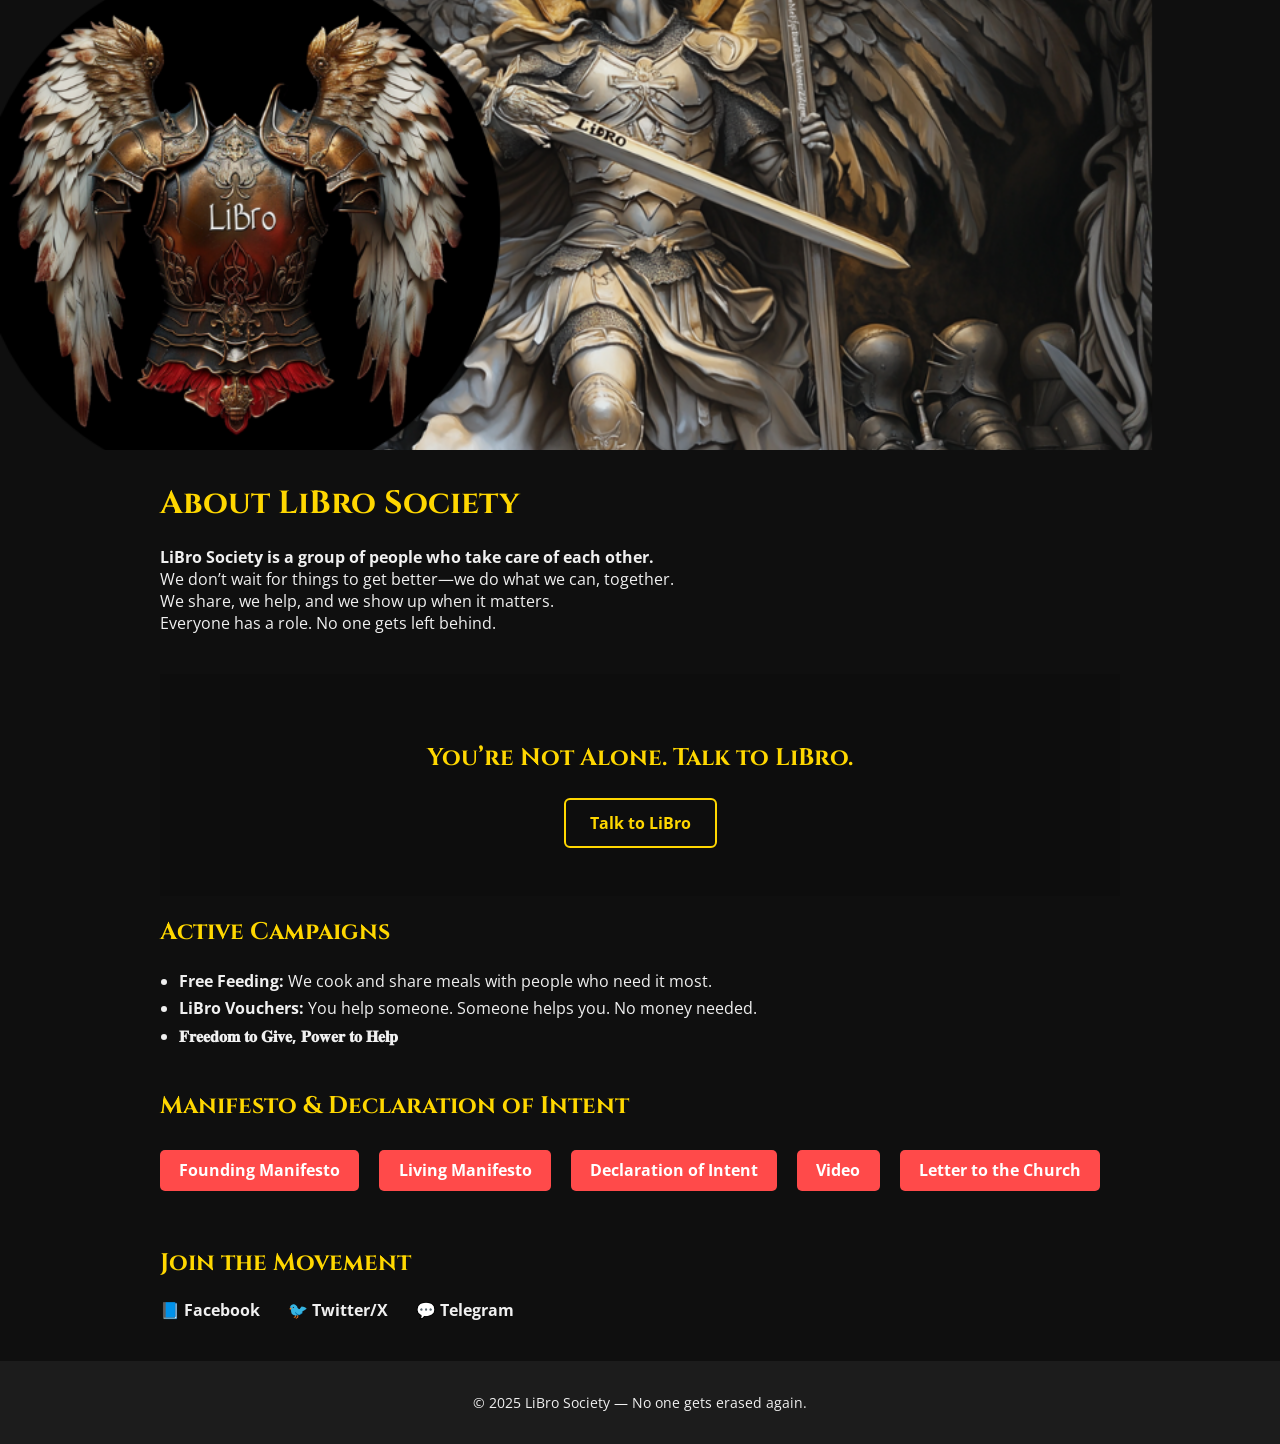
==== index.html @ 8e6f24f6 "Point the homepage Video button at the ar.io gateway The arweave.net address for this video now retu" ====
<!DOCTYPE html>
<html lang="en">
<head>
  <meta charset="UTF-8" />
  <meta name="viewport" content="width=device-width, initial-scale=1.0" />
  <title>LiBro Society</title>

  <!-- SEO Meta Tags -->
  <meta name="description" content="LiBro Society is a quiet movement of presence, kindness, and action. We feed, we listen, we help - 𝐅𝐫𝐞𝐞𝐝𝐨𝐦 𝐭𝐨 𝐆𝐢𝐯𝐞, 𝐏𝐨𝐰𝐞𝐫 𝐭𝐨 𝐇𝐞𝐥𝐩." />
  <meta name="keywords" content="LiBro Society, decentralized help, feeding programs, presence, kindness, vouchers, manifesto, community" />
  <meta name="author" content="LiBro Society" />
  <meta name="facebook-domain-verification" content="xoj4sjzsfugczukcm28fxcocud5t3i" />

  <!-- Fonts -->
  <link rel="preconnect" href="https://fonts.gstatic.com" crossorigin>
  <link href="https://fonts.googleapis.com/css2?family=Cinzel:wght@600&family=Open+Sans&display=swap" rel="stylesheet">

  <!-- Main Styles -->
  <style>
    :root {
      --gold: #ffd700;
      --dark-bg: #0f0f0f;
      --section-bg: #0d0d0d;
      --footer-bg: #1c1c1c;
      --primary: #ff4a4a;
    }
    body {
      margin: 0;
      font-family: 'Open Sans', sans-serif;
      background-color: var(--dark-bg);
      color: #f0f0f0;
    }
    .hero-section {
      background-image: url('Angel_Token.png');
      background-size: cover;
      background-position: center;
      background-repeat: no-repeat;
      width: 100%;
      aspect-ratio: 16/9;
      min-height: 220px;
      max-height: 50vh;
      /* optional: add overlay for contrast if adding text later */
      /* position: relative; */
    }
    main {
      max-width: 960px;
      margin: 2rem auto;
      padding: 0 1rem;
    }
    h1, h2 {
      font-family: 'Cinzel', serif;
      color: var(--gold);
    }
    .section {
      margin-bottom: 2.5rem;
    }
    .section ul {
      padding-left: 1.2rem;
      line-height: 1.7;
    }
    .social-links a {
      margin-right: 1.5rem;
      color: #f0f0f0;
      text-decoration: none;
      font-weight: bold;
    }
    .social-links a:hover {
      text-decoration: underline;
    }
    .btn-group a {
      display: inline-block;
      margin: 0.5rem 1rem 1rem 0;
      padding: 0.6rem 1.2rem;
      background: var(--primary);
      color: #fff;
      border-radius: 5px;
      text-decoration: none;
      font-weight: bold;
      transition: background 0.2s;
    }
    .btn-group a:hover {
      background: #d13c3c;
    }
    footer {
      text-align: center;
      padding: 2rem 1rem;
      background-color: var(--footer-bg);
      font-size: 0.9rem;
    }
    /* Talk to LiBro Section */
    .talk-libro {
      text-align: center;
      padding: 3rem 1rem;
      background-color: var(--section-bg);
    }
    .talk-libro h2 {
      font-family: 'Cinzel', serif;
      color: var(--gold);
      margin-bottom: 1.5rem;
    }
    .talk-button {
      display: inline-block;
      padding: 0.75rem 1.5rem;
      font-size: 1rem;
      font-weight: bold;
      color: var(--gold);
      background-color: transparent;
      border: 2px solid var(--gold);
      border-radius: 6px;
      text-decoration: none;
      transition: background-color 0.3s, color 0.3s;
    }
    .talk-button:hover {
      background-color: var(--gold);
      color: #0d0d0d;
    }
    /* Responsive Design */
    @media (max-width: 600px) {
      main {
        padding: 0 0.5rem;
      }
      .btn-group a {
        display: block;
        margin: 0.5rem 0;
        width: 100%;
        text-align: center;
      }
      .section ul {
        padding-left: 1rem;
      }
      .hero-section {
        min-height: 120px;
        max-height: 30vh;
        aspect-ratio: 16/9;
      }
    }
  </style>
</head>
<body>

<!-- Hero Section -->
<header class="hero-section" aria-label="Banner image of LiBro Society"></header>

<main>

  <!-- About Section -->
  <div class="section">
    <h1>About LiBro Society</h1>
    <p>
      <strong>LiBro Society is a group of people who take care of each other.</strong><br>
      We don’t wait for things to get better—we do what we can, together.<br>
      We share, we help, and we show up when it matters.<br>
      Everyone has a role. No one gets left behind.
    </p>
  </div>

  <!-- Talk to LiBro -->
  <section class="talk-libro">
    <h2>You’re Not Alone. Talk to LiBro.</h2>
    <a href="talk.html" class="talk-button">Talk to LiBro</a>
  </section>

  <!-- Active Campaigns -->
  <div class="section">
    <h2>Active Campaigns</h2>
    <ul>
      <li><strong>Free Feeding:</strong> We cook and share meals with people who need it most.</li>
      <li><strong>LiBro Vouchers:</strong> You help someone. Someone helps you. No money needed.</li>
      <li><strong>𝐅𝐫𝐞𝐞𝐝𝐨𝐦 𝐭𝐨 𝐆𝐢𝐯𝐞, 𝐏𝐨𝐰𝐞𝐫 𝐭𝐨 𝐇𝐞𝐥𝐩</strong></li>
    </ul>
  </div>

  <!-- Manifesto Section -->
  <div class="section">
    <h2>Manifesto & Declaration of Intent</h2>
    <div class="btn-group">
      <a href="founding-manifesto.html">Founding Manifesto</a>
      <a href="living-manifesto.html">Living Manifesto</a>
      <a href="declaration-of-intent.html">Declaration of Intent</a>
      <a href="https://3zachw4pwbaqqyys67jthas7zob52sirzzrvbhdjzfqwhgctrpqa.ar.io/3kAj24-wQQhjEvfTM4Jfy4PdSRHOY1CcaclhY5hTi-A">Video</a>
      <a href="Letter_to_the_Church.html">Letter to the Church</a>
    </div>
  </div>

  <!-- Social Links -->
  <div class="section">
    <h2>Join the Movement</h2>
    <div class="social-links">
      <a href="https://www.facebook.com/LiBro.page" aria-label="LiBro on Facebook">📘 Facebook</a>
      <a href="https://x.com/LiBro_X" aria-label="LiBro on Twitter/X">🐦 Twitter/X</a>
      <a href="https://t.me/LiBro_Society" aria-label="LiBro on Telegram">💬 Telegram</a>
    </div>
  </div>

</main>

<!-- Footer -->
<footer>
  &copy; 2025 LiBro Society — No one gets erased again.
</footer>

</body>
</html>
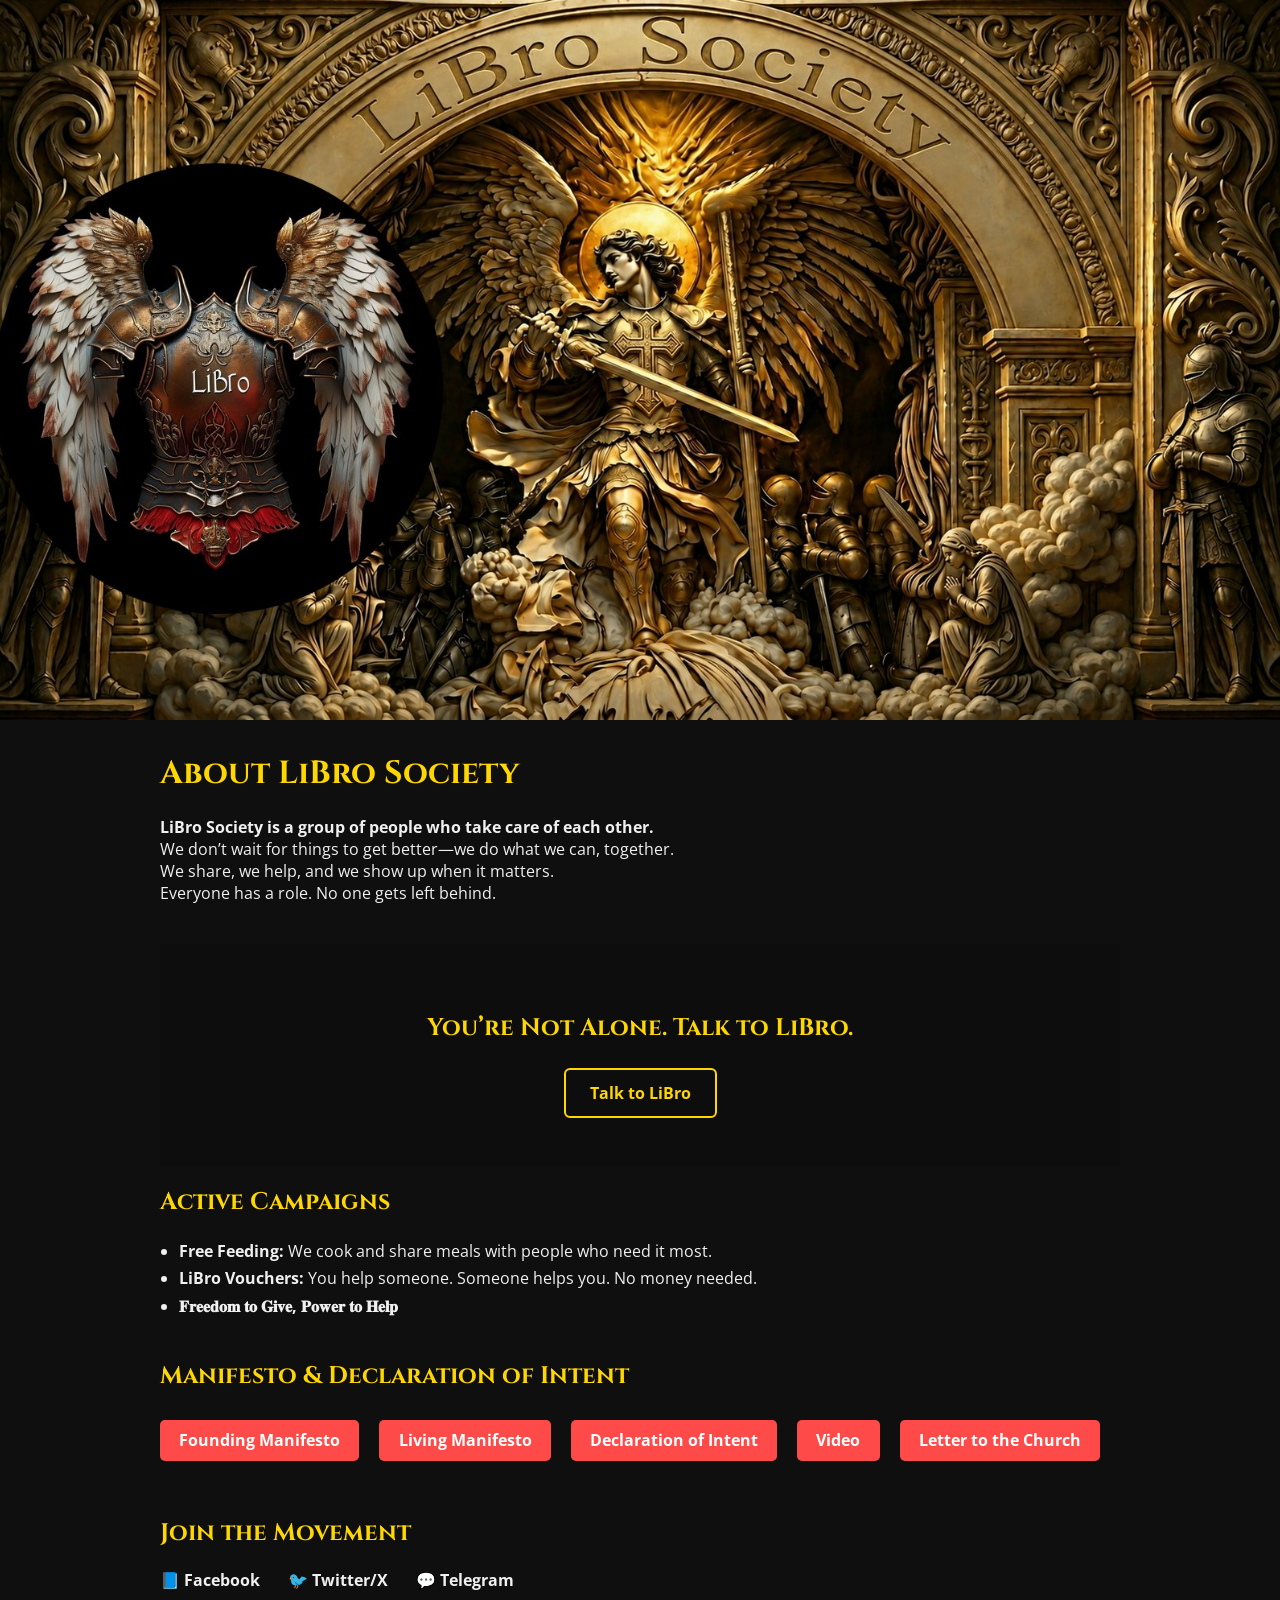
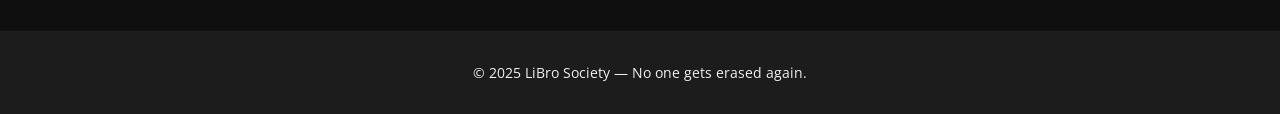
==== commit 1d5fc95d: "Homepage: new golden banner with the round armor emblem - hero.jpg: the new wide painting with the a" ====
--- a/index.html
+++ b/index.html
@@ -31,16 +31,18 @@
       color: #f0f0f0;
     }
     .hero-section {
-      background-image: url('Angel_Token.png');
+      /* hero.jpg is a complete 16:9 picture (the painting with the round armor emblem and the
+         "LiBro Society" arch lettering), so show it whole instead of cropping it to a strip */
+      background-image: url('hero.jpg');
       background-size: cover;
       background-position: center;
       background-repeat: no-repeat;
       width: 100%;
+      max-width: 1280px;
+      /* on a wide, short window the whole picture shrinks (never cropped) so the page text isn't pushed off screen */
+      max-width: min(1280px, calc(80vh * 16 / 9));
+      margin: 0 auto;
       aspect-ratio: 16/9;
-      min-height: 220px;
-      max-height: 50vh;
-      /* optional: add overlay for contrast if adding text later */
-      /* position: relative; */
     }
     main {
       max-width: 960px;
@@ -128,11 +130,6 @@
       .section ul {
         padding-left: 1rem;
       }
-      .hero-section {
-        min-height: 120px;
-        max-height: 30vh;
-        aspect-ratio: 16/9;
-      }
     }
   </style>
 </head>
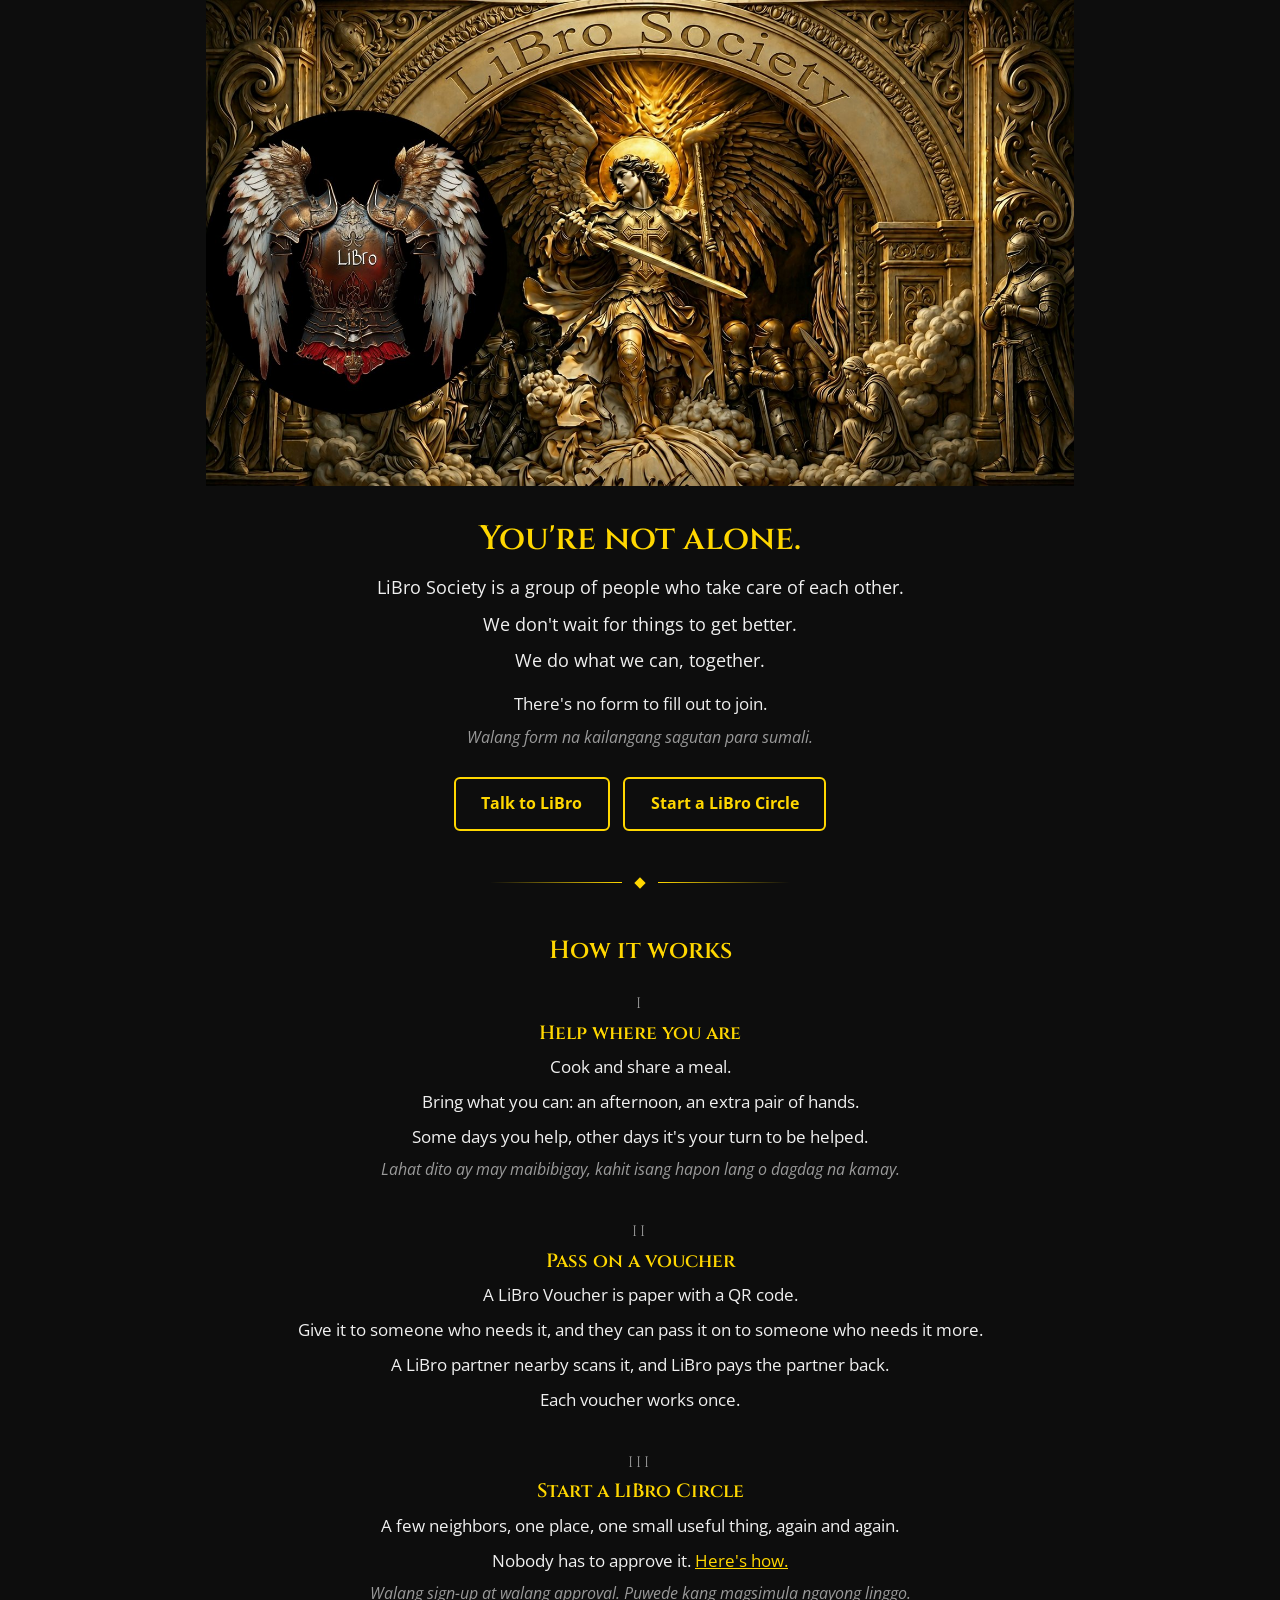
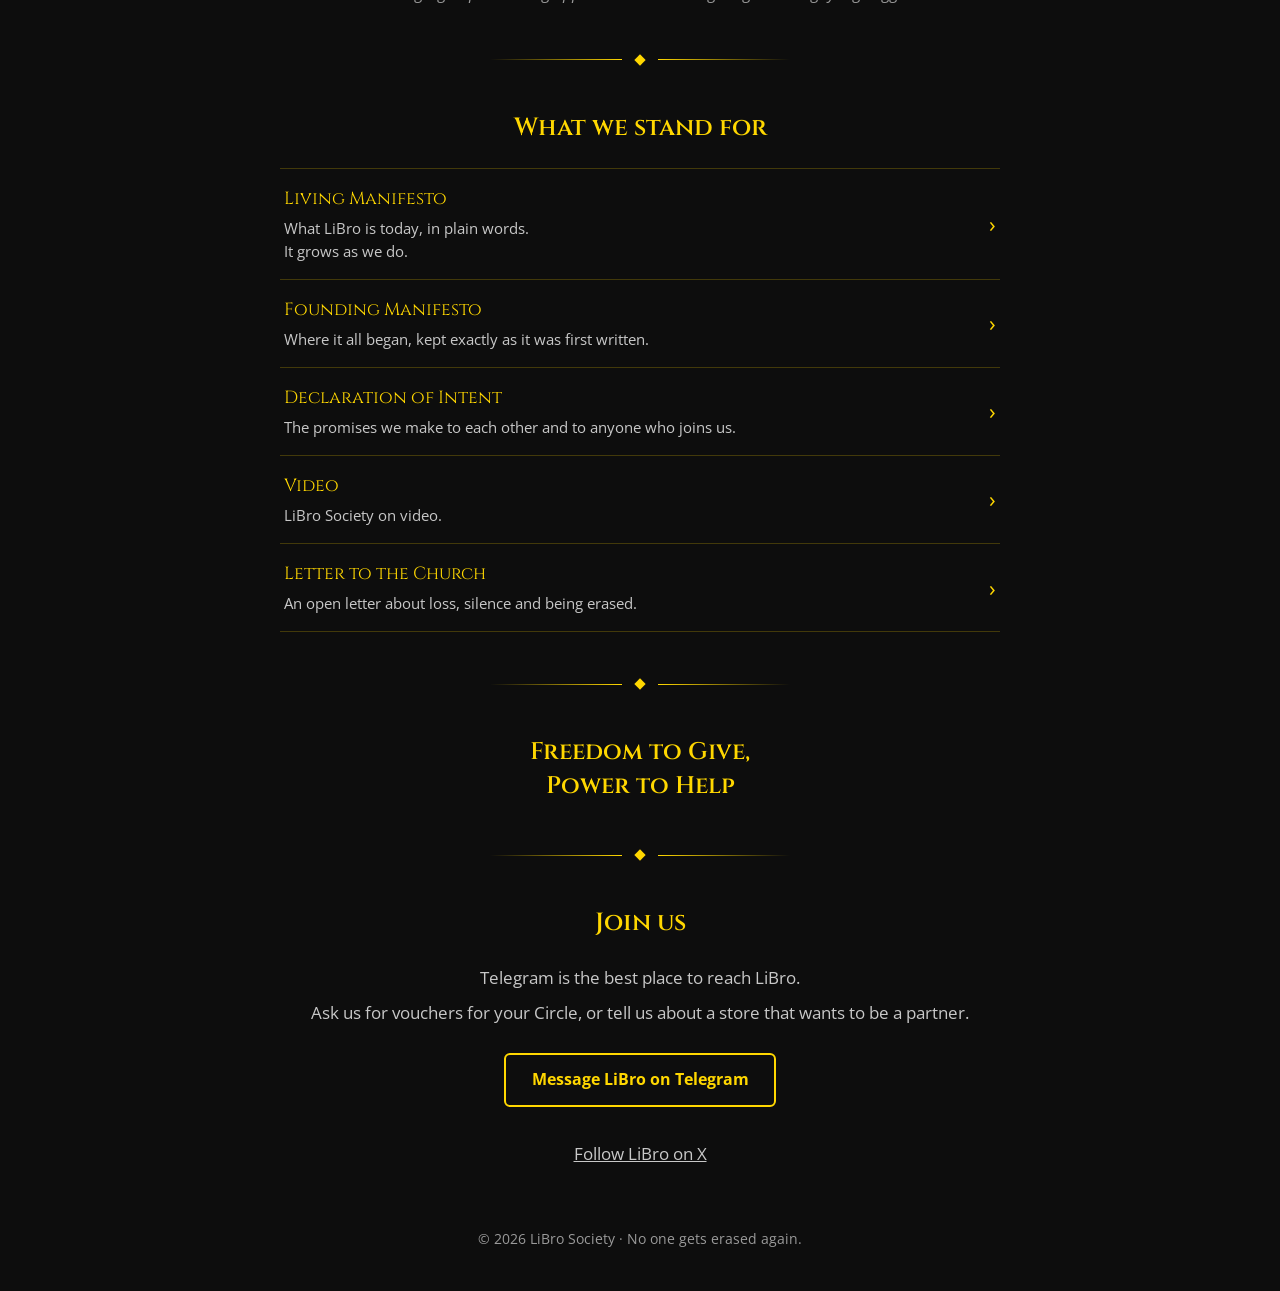
==== commit 3718103d: "Homepage redesign: "The Scroll" layout One calm centered column in gold on black, with the full bann" ====
--- a/index.html
+++ b/index.html
@@ -1,200 +1,244 @@
 <!DOCTYPE html>
 <html lang="en">
 <head>
-  <meta charset="UTF-8" />
-  <meta name="viewport" content="width=device-width, initial-scale=1.0" />
+  <meta charset="UTF-8">
+  <meta name="viewport" content="width=device-width, initial-scale=1.0">
   <title>LiBro Society</title>
-
-  <!-- SEO Meta Tags -->
-  <meta name="description" content="LiBro Society is a quiet movement of presence, kindness, and action. We feed, we listen, we help - 𝐅𝐫𝐞𝐞𝐝𝐨𝐦 𝐭𝐨 𝐆𝐢𝐯𝐞, 𝐏𝐨𝐰𝐞𝐫 𝐭𝐨 𝐇𝐞𝐥𝐩." />
-  <meta name="keywords" content="LiBro Society, decentralized help, feeding programs, presence, kindness, vouchers, manifesto, community" />
-  <meta name="author" content="LiBro Society" />
-  <meta name="facebook-domain-verification" content="xoj4sjzsfugczukcm28fxcocud5t3i" />
-
-  <!-- Fonts -->
+  <meta name="description" content="LiBro Society is people looking after each other where they live. Help where you are, pass on a voucher, or start a LiBro Circle with your neighbors.">
+  <meta name="author" content="LiBro Society">
+  <meta name="facebook-domain-verification" content="xoj4sjzsfugczukcm28fxcocud5t3i">
+  <meta name="theme-color" content="#0d0d0d">
+  <link rel="canonical" href="https://libro.gives/">
+
+  <!-- Link previews on Telegram, Facebook and X -->
+  <meta property="og:type" content="website">
+  <meta property="og:site_name" content="LiBro Society">
+  <meta property="og:url" content="https://libro.gives/">
+  <meta property="og:title" content="LiBro Society">
+  <meta property="og:description" content="People looking after each other where they live. Help where you are, pass on a voucher, or start a LiBro Circle.">
+  <meta property="og:image" content="https://libro.gives/hero.jpg">
+  <meta property="og:image:width" content="1600">
+  <meta property="og:image:height" content="895">
+  <meta property="og:image:alt" content="The LiBro Society banner: a golden carved relief under an arch lettered LiBro Society, with the round LiBro armor emblem.">
+  <meta name="twitter:card" content="summary_large_image">
+  <meta name="twitter:site" content="@LiBro_X">
+  <meta name="twitter:title" content="LiBro Society">
+  <meta name="twitter:description" content="People looking after each other where they live. Help where you are, pass on a voucher, or start a LiBro Circle.">
+  <meta name="twitter:image" content="https://libro.gives/hero.jpg">
+
+  <link rel="preconnect" href="https://fonts.googleapis.com">
   <link rel="preconnect" href="https://fonts.gstatic.com" crossorigin>
   <link href="https://fonts.googleapis.com/css2?family=Cinzel:wght@600&family=Open+Sans&display=swap" rel="stylesheet">
 
-  <!-- Main Styles -->
   <style>
+    /* Direction A: "The Scroll". One calm centered column, like the manifesto pages. */
+    *, *::before, *::after { box-sizing: border-box; }
     :root {
       --gold: #ffd700;
-      --dark-bg: #0f0f0f;
-      --section-bg: #0d0d0d;
-      --footer-bg: #1c1c1c;
-      --primary: #ff4a4a;
-    }
+      --bg: #0d0d0d;
+      --text: #f0f0f0;
+      --muted: #c8c8c8;
+      --faint: #9a9a9a;
+      --line: rgba(255, 215, 0, 0.22);
+    }
+    html { -webkit-text-size-adjust: 100%; }
     body {
       margin: 0;
+      background: var(--bg);
+      color: var(--text);
       font-family: 'Open Sans', sans-serif;
-      background-color: var(--dark-bg);
-      color: #f0f0f0;
-    }
-    .hero-section {
-      /* hero.jpg is a complete 16:9 picture (the painting with the round armor emblem and the
-         "LiBro Society" arch lettering), so show it whole instead of cropping it to a strip */
-      background-image: url('hero.jpg');
-      background-size: cover;
-      background-position: center;
-      background-repeat: no-repeat;
+      font-size: 1.0625rem;
+      line-height: 1.7;
+    }
+    a { color: var(--gold); }
+    a:focus-visible { outline: 2px solid var(--gold); outline-offset: 3px; }
+
+    /* The banner is always shown whole, never cropped. It shrinks on short, wide screens
+       so the first buttons stay on the first screen. */
+    .banner {
+      display: block;
       width: 100%;
-      max-width: 1280px;
-      /* on a wide, short window the whole picture shrinks (never cropped) so the page text isn't pushed off screen */
-      max-width: min(1280px, calc(80vh * 16 / 9));
+      height: auto;
+      max-width: min(1280px, calc(54vh * 1600 / 895));
       margin: 0 auto;
-      aspect-ratio: 16/9;
-    }
-    main {
-      max-width: 960px;
-      margin: 2rem auto;
-      padding: 0 1rem;
-    }
-    h1, h2 {
-      font-family: 'Cinzel', serif;
-      color: var(--gold);
-    }
-    .section {
-      margin-bottom: 2.5rem;
-    }
-    .section ul {
-      padding-left: 1.2rem;
-      line-height: 1.7;
-    }
-    .social-links a {
-      margin-right: 1.5rem;
-      color: #f0f0f0;
-      text-decoration: none;
-      font-weight: bold;
-    }
-    .social-links a:hover {
-      text-decoration: underline;
-    }
-    .btn-group a {
-      display: inline-block;
-      margin: 0.5rem 1rem 1rem 0;
-      padding: 0.6rem 1.2rem;
-      background: var(--primary);
-      color: #fff;
-      border-radius: 5px;
-      text-decoration: none;
-      font-weight: bold;
-      transition: background 0.2s;
-    }
-    .btn-group a:hover {
-      background: #d13c3c;
-    }
-    footer {
-      text-align: center;
-      padding: 2rem 1rem;
-      background-color: var(--footer-bg);
-      font-size: 0.9rem;
-    }
-    /* Talk to LiBro Section */
-    .talk-libro {
-      text-align: center;
-      padding: 3rem 1rem;
-      background-color: var(--section-bg);
-    }
-    .talk-libro h2 {
-      font-family: 'Cinzel', serif;
-      color: var(--gold);
-      margin-bottom: 1.5rem;
-    }
-    .talk-button {
-      display: inline-block;
-      padding: 0.75rem 1.5rem;
-      font-size: 1rem;
-      font-weight: bold;
-      color: var(--gold);
-      background-color: transparent;
-      border: 2px solid var(--gold);
-      border-radius: 6px;
-      text-decoration: none;
-      transition: background-color 0.3s, color 0.3s;
-    }
-    .talk-button:hover {
-      background-color: var(--gold);
-      color: #0d0d0d;
-    }
-    /* Responsive Design */
+    }
+
+    /* Wide enough that each sentence fits on one line on a laptop */
+    main { max-width: 760px; margin: 0 auto; padding: 0 1.25rem; text-align: center; }
+    /* One sentence per line. On a phone a long sentence still wraps, so each sentence is its own
+       small block with a little space after it, and wraps into even lines instead of leaving one word alone. */
+    .s { display: block; text-wrap: balance; }
+    .s + .s { margin-top: 0.35em; }
+
+    h1, h2, h3, .motto { font-family: 'Cinzel', serif; color: var(--gold); font-weight: 600; }
+    h1 { font-size: 2.1rem; line-height: 1.25; margin: 2rem 0 0.75rem; }
+    h2 { font-size: 1.55rem; line-height: 1.3; margin: 0 0 1.5rem; }
+    h3 { font-size: 1.2rem; line-height: 1.35; margin: 0.25rem 0 0.4rem; }
+    p { margin: 0 0 0.9rem; }
+    .lead { font-size: 1.12rem; }
+    .tagalog { display: block; color: var(--faint); font-style: italic; font-size: 0.95em; margin-top: 0.3rem; text-wrap: balance; }
+
+    /* Buttons: gold outline, at least 48px tall, never wider than the screen */
+    .actions { display: flex; flex-wrap: wrap; justify-content: center; gap: 0.85rem; margin: 1.6rem 0 0.5rem; }
+    .btn {
+      display: inline-flex; align-items: center; justify-content: center;
+      min-height: 50px; padding: 0.7rem 1.6rem;
+      border: 2px solid var(--gold); border-radius: 6px;
+      color: var(--gold); background: transparent;
+      font-weight: 700; font-size: 1rem; text-decoration: none; text-align: center;
+      transition: background-color 0.2s, color 0.2s;
+    }
+    .btn:hover { background: var(--gold); color: #0d0d0d; }
+
+    /* Gold rule with a small diamond, used between sections */
+    .rule { display: flex; align-items: center; gap: 0.9rem; max-width: 300px; margin: 3rem auto; }
+    .rule::before, .rule::after { content: ""; flex: 1; height: 1px; background: linear-gradient(90deg, transparent, var(--gold)); }
+    .rule::after { background: linear-gradient(90deg, var(--gold), transparent); }
+    .rule span { width: 8px; height: 8px; background: var(--gold); transform: rotate(45deg); }
+
+    .steps { list-style: none; margin: 0; padding: 0; }
+    .steps li { margin: 0 0 2.2rem; }
+    .steps li:last-child { margin-bottom: 0; }
+    .num { display: block; font-family: 'Cinzel', serif; color: var(--faint); font-size: 0.95rem; letter-spacing: 0.2em; }
+
+    /* Documents: one tappable row each */
+    .docs { list-style: none; margin: 0; padding: 0; text-align: left; border-top: 1px solid var(--line); }
+    .docs a {
+      display: flex; align-items: center; gap: 1rem;
+      padding: 1rem 0.25rem; border-bottom: 1px solid var(--line);
+      text-decoration: none; color: var(--text);
+    }
+    .docs a:hover .doc-title { text-decoration: underline; }
+    .doc-text { flex: 1; min-width: 0; }
+    .doc-title { display: block; font-family: 'Cinzel', serif; color: var(--gold); font-size: 1.1rem; }
+    .doc-desc { display: block; color: var(--muted); font-size: 0.95rem; line-height: 1.5; margin-top: 0.15rem; }
+    .chev { color: var(--gold); font-size: 1.4rem; line-height: 1; }
+
+    .motto { font-size: 1.5rem; line-height: 1.4; margin: 0; }
+
+    .join p { color: var(--muted); }
+    .small-link { display: inline-block; margin-top: 1rem; padding: 0.6rem 0.5rem; color: var(--muted); }
+
+    footer { text-align: center; color: var(--faint); font-size: 0.9rem; padding: 3rem 1rem 2.5rem; }
+
     @media (max-width: 600px) {
-      main {
-        padding: 0 0.5rem;
-      }
-      .btn-group a {
-        display: block;
-        margin: 0.5rem 0;
-        width: 100%;
-        text-align: center;
-      }
-      .section ul {
-        padding-left: 1rem;
-      }
+      body { font-size: 1rem; }
+      h1 { font-size: 1.7rem; margin-top: 1.2rem; }
+      h2 { font-size: 1.35rem; }
+      .lead { font-size: 1.05rem; }
+      .actions { flex-direction: column; align-items: stretch; margin-top: 1.25rem; }
+      .btn { width: 100%; }
+      .rule { margin: 2.4rem auto; }
+      .motto { font-size: 1.2rem; }
     }
   </style>
 </head>
 <body>
 
-<!-- Hero Section -->
-<header class="hero-section" aria-label="Banner image of LiBro Society"></header>
+<header>
+  <img class="banner" src="hero.jpg" width="1600" height="895" fetchpriority="high"
+       alt="The LiBro Society banner: a golden carved relief under an arch lettered LiBro Society, with the round LiBro armor emblem.">
+</header>
 
 <main>
 
-  <!-- About Section -->
-  <div class="section">
-    <h1>About LiBro Society</h1>
+  <section aria-labelledby="intro-title">
+    <h1 id="intro-title">You're not alone.</h1>
+    <p class="lead">
+      <span class="s">LiBro Society is a group of people who take care of each other.</span>
+      <span class="s">We don't wait for things to get better.</span>
+      <span class="s">We do what we can, together.</span>
+    </p>
+    <p><span class="s">There's no form to fill out to join.</span>
+      <span class="tagalog" lang="tl">Walang form na kailangang sagutan para sumali.</span>
+    </p>
+    <div class="actions">
+      <a class="btn" href="talk.html">Talk to LiBro</a>
+      <a class="btn" href="guide.html">Start a LiBro Circle</a>
+    </div>
+  </section>
+
+  <div class="rule" aria-hidden="true"><span></span></div>
+
+  <section aria-labelledby="how-title">
+    <h2 id="how-title">How it works</h2>
+    <ol class="steps">
+      <li>
+        <span class="num">I</span>
+        <h3>Help where you are</h3>
+        <p>
+          <span class="s">Cook and share a meal.</span>
+          <span class="s">Bring what you can: an afternoon, an extra pair of hands.</span>
+          <span class="s">Some days you help, other days it's your turn to be helped.</span>
+          <span class="tagalog" lang="tl">Lahat dito ay may maibibigay, kahit isang hapon lang o dagdag na kamay.</span>
+        </p>
+      </li>
+      <li>
+        <span class="num">II</span>
+        <h3>Pass on a voucher</h3>
+        <p>
+          <span class="s">A LiBro Voucher is paper with a QR code.</span>
+          <span class="s">Give it to someone who needs it, and they can pass it on to someone who needs it more.</span>
+          <span class="s">A LiBro partner nearby scans it, and LiBro pays the partner back.</span>
+          <span class="s">Each voucher works once.</span>
+        </p>
+      </li>
+      <li>
+        <span class="num">III</span>
+        <h3>Start a LiBro Circle</h3>
+        <p>
+          <span class="s">A few neighbors, one place, one small useful thing, again and again.</span>
+          <span class="s">Nobody has to approve it. <a href="guide.html">Here's how.</a></span>
+          <span class="tagalog" lang="tl">Walang sign-up at walang approval. Puwede kang magsimula ngayong linggo.</span>
+        </p>
+      </li>
+    </ol>
+  </section>
+
+  <div class="rule" aria-hidden="true"><span></span></div>
+
+  <section aria-labelledby="docs-title">
+    <h2 id="docs-title">What we stand for</h2>
+    <ul class="docs">
+      <li><a href="living-manifesto.html">
+        <span class="doc-text"><span class="doc-title">Living Manifesto</span><span class="doc-desc">What LiBro is today, in plain words.<br>It grows as we do.</span></span>
+        <span class="chev" aria-hidden="true">&rsaquo;</span></a></li>
+      <li><a href="founding-manifesto.html">
+        <span class="doc-text"><span class="doc-title">Founding Manifesto</span><span class="doc-desc">Where it all began, kept exactly as it was first written.</span></span>
+        <span class="chev" aria-hidden="true">&rsaquo;</span></a></li>
+      <li><a href="declaration-of-intent.html">
+        <span class="doc-text"><span class="doc-title">Declaration of Intent</span><span class="doc-desc">The promises we make to each other and to anyone who joins us.</span></span>
+        <span class="chev" aria-hidden="true">&rsaquo;</span></a></li>
+      <li><a href="https://3zachw4pwbaqqyys67jthas7zob52sirzzrvbhdjzfqwhgctrpqa.ar.io/3kAj24-wQQhjEvfTM4Jfy4PdSRHOY1CcaclhY5hTi-A">
+        <span class="doc-text"><span class="doc-title">Video</span><span class="doc-desc">LiBro Society on video.</span></span>
+        <span class="chev" aria-hidden="true">&rsaquo;</span></a></li>
+      <li><a href="Letter_to_the_Church.html">
+        <span class="doc-text"><span class="doc-title">Letter to the Church</span><span class="doc-desc">An open letter about loss, silence and being erased.</span></span>
+        <span class="chev" aria-hidden="true">&rsaquo;</span></a></li>
+    </ul>
+  </section>
+
+  <div class="rule" aria-hidden="true"><span></span></div>
+
+  <p class="motto">Freedom to Give,<br>Power to Help</p>
+
+  <div class="rule" aria-hidden="true"><span></span></div>
+
+  <section class="join" aria-labelledby="join-title">
+    <h2 id="join-title">Join us</h2>
     <p>
-      <strong>LiBro Society is a group of people who take care of each other.</strong><br>
-      We don’t wait for things to get better—we do what we can, together.<br>
-      We share, we help, and we show up when it matters.<br>
-      Everyone has a role. No one gets left behind.
+      <span class="s">Telegram is the best place to reach LiBro.</span>
+      <span class="s">Ask us for vouchers for your Circle, or tell us about a store that wants to be a partner.</span>
     </p>
-  </div>
-
-  <!-- Talk to LiBro -->
-  <section class="talk-libro">
-    <h2>You’re Not Alone. Talk to LiBro.</h2>
-    <a href="talk.html" class="talk-button">Talk to LiBro</a>
-  </section>
-
-  <!-- Active Campaigns -->
-  <div class="section">
-    <h2>Active Campaigns</h2>
-    <ul>
-      <li><strong>Free Feeding:</strong> We cook and share meals with people who need it most.</li>
-      <li><strong>LiBro Vouchers:</strong> You help someone. Someone helps you. No money needed.</li>
-      <li><strong>𝐅𝐫𝐞𝐞𝐝𝐨𝐦 𝐭𝐨 𝐆𝐢𝐯𝐞, 𝐏𝐨𝐰𝐞𝐫 𝐭𝐨 𝐇𝐞𝐥𝐩</strong></li>
-    </ul>
-  </div>
-
-  <!-- Manifesto Section -->
-  <div class="section">
-    <h2>Manifesto & Declaration of Intent</h2>
-    <div class="btn-group">
-      <a href="founding-manifesto.html">Founding Manifesto</a>
-      <a href="living-manifesto.html">Living Manifesto</a>
-      <a href="declaration-of-intent.html">Declaration of Intent</a>
-      <a href="https://3zachw4pwbaqqyys67jthas7zob52sirzzrvbhdjzfqwhgctrpqa.ar.io/3kAj24-wQQhjEvfTM4Jfy4PdSRHOY1CcaclhY5hTi-A">Video</a>
-      <a href="Letter_to_the_Church.html">Letter to the Church</a>
+    <div class="actions">
+      <a class="btn" href="https://t.me/LiBro_Society" target="_blank" rel="noopener noreferrer">Message LiBro on Telegram</a>
     </div>
-  </div>
-
-  <!-- Social Links -->
-  <div class="section">
-    <h2>Join the Movement</h2>
-    <div class="social-links">
-      <a href="https://www.facebook.com/LiBro.page" aria-label="LiBro on Facebook">📘 Facebook</a>
-      <a href="https://x.com/LiBro_X" aria-label="LiBro on Twitter/X">🐦 Twitter/X</a>
-      <a href="https://t.me/LiBro_Society" aria-label="LiBro on Telegram">💬 Telegram</a>
-    </div>
-  </div>
+    <a class="small-link" href="https://x.com/LiBro_X" target="_blank" rel="noopener noreferrer">Follow LiBro on X</a>
+  </section>
 
 </main>
 
-<!-- Footer -->
-<footer>
-  &copy; 2025 LiBro Society — No one gets erased again.
-</footer>
+<footer>&copy; 2026 LiBro Society &middot; No one gets erased again.</footer>
 
 </body>
 </html>
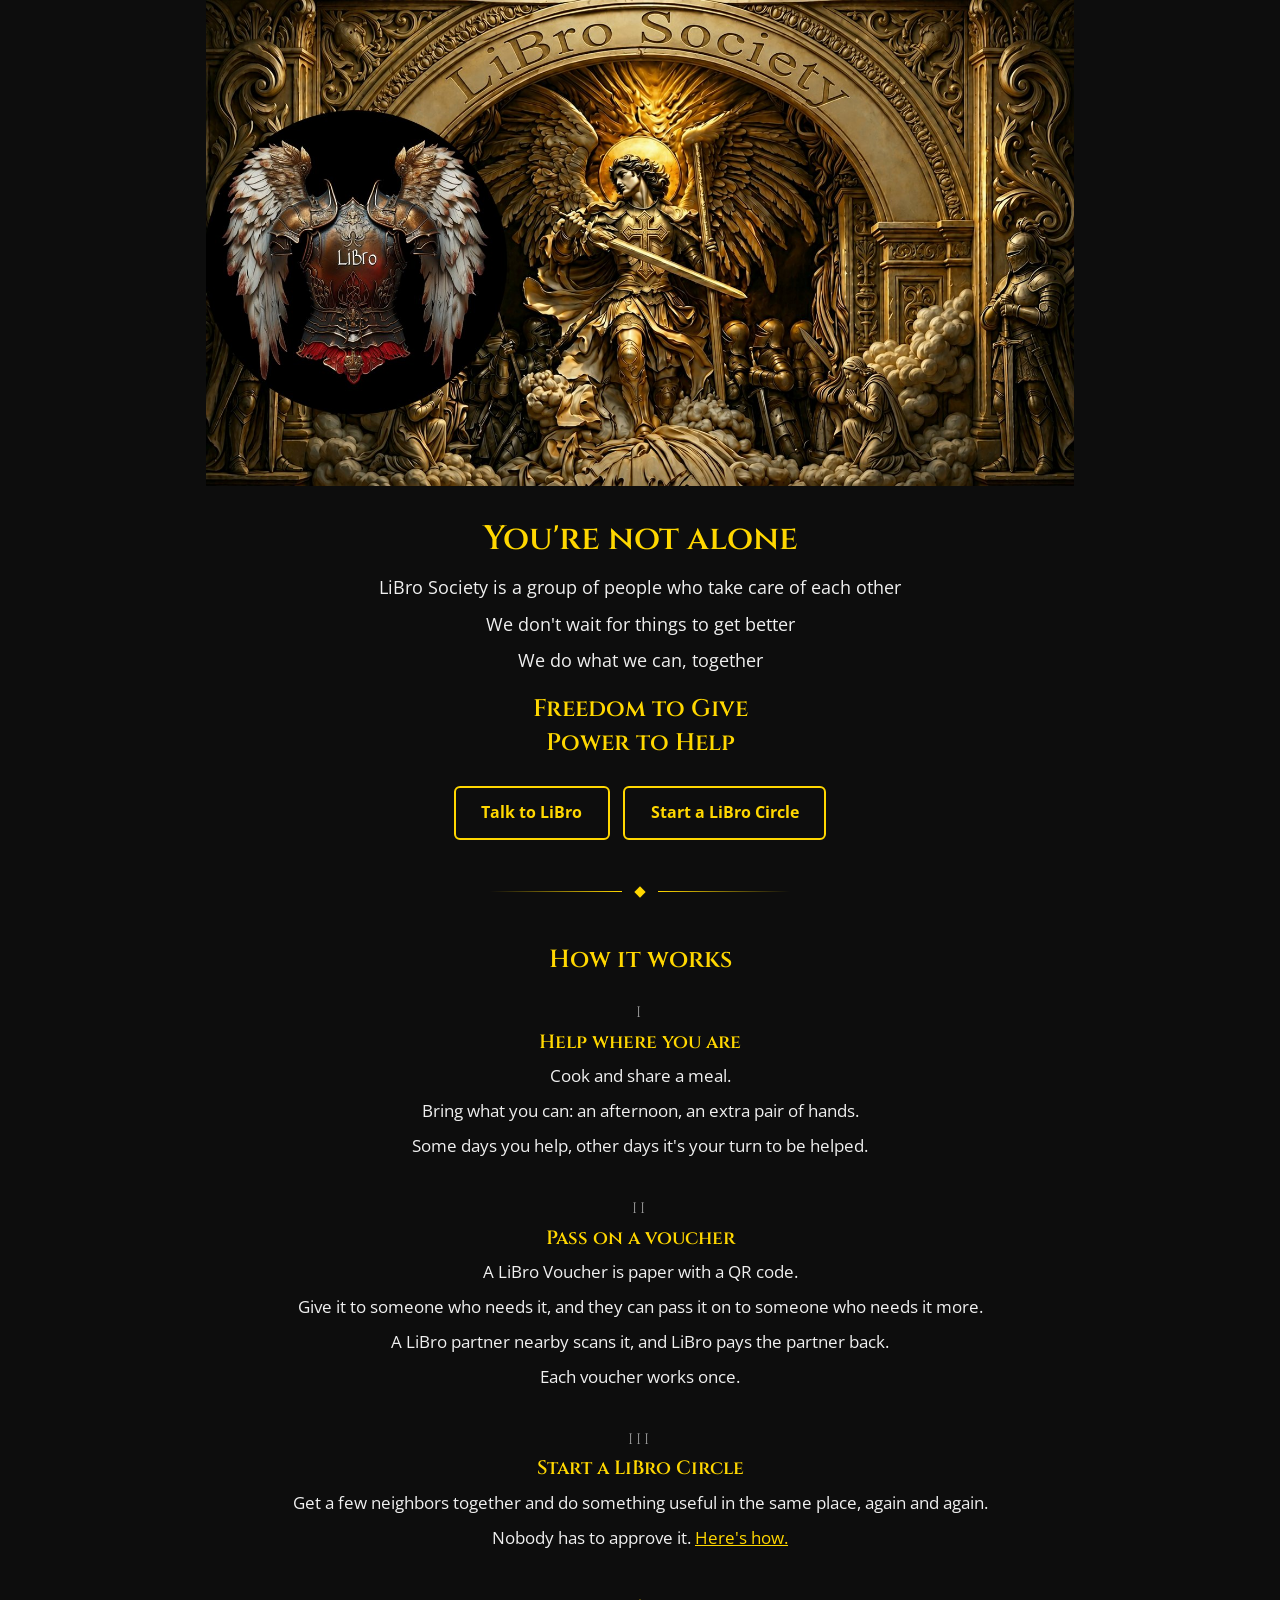
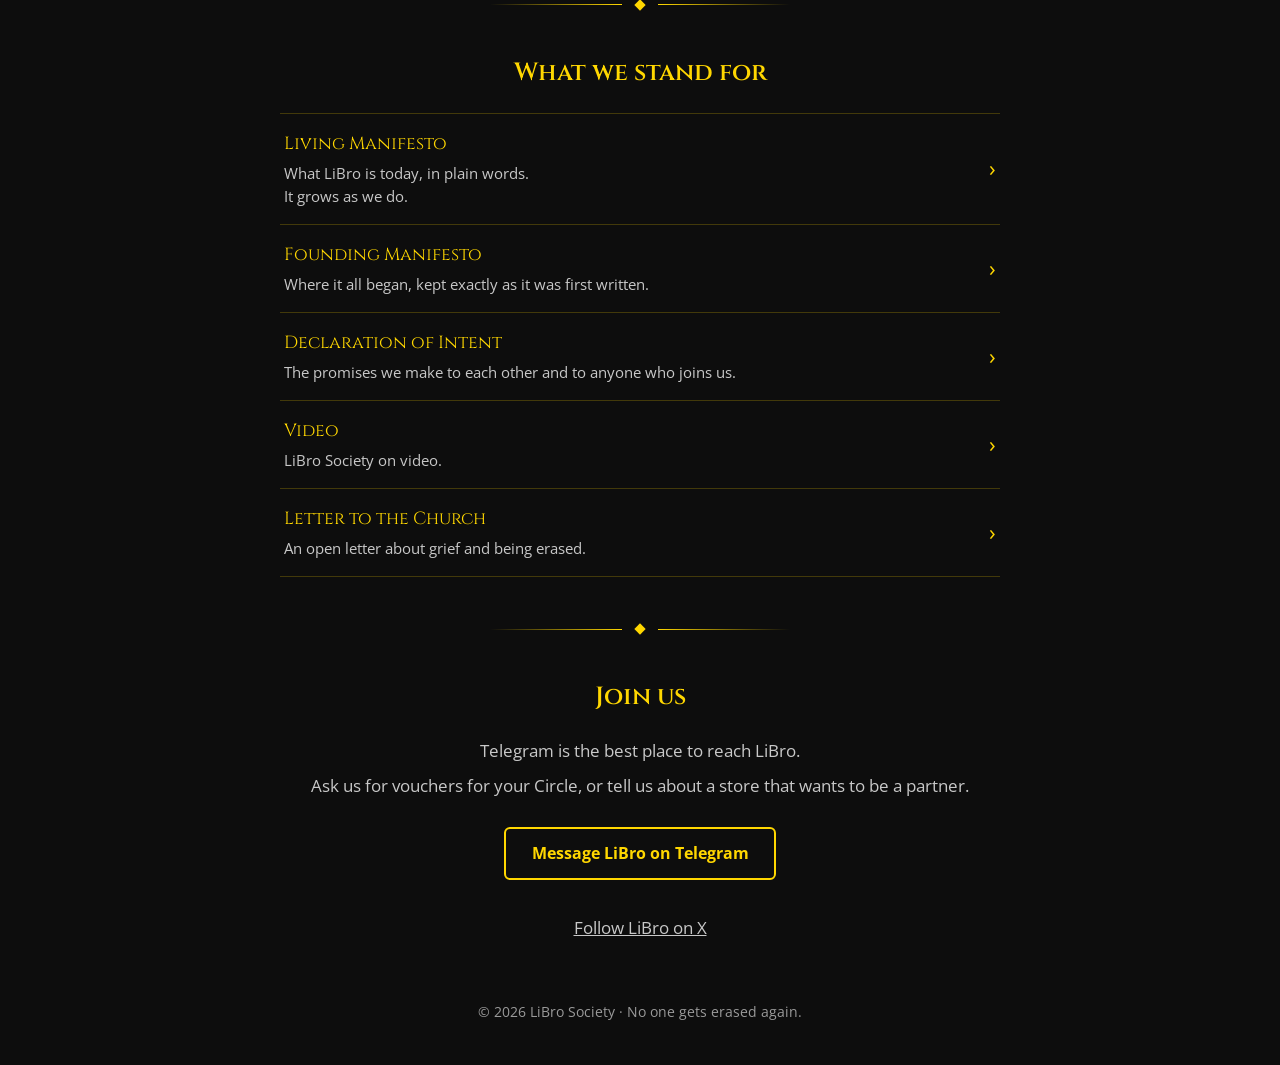
==== commit 5bd4dad0: "Homepage motto up top; drop Tagalog; plainer wording - Homepage: motto moves under the intro (two li" ====
--- a/index.html
+++ b/index.html
@@ -76,7 +76,6 @@
     h3 { font-size: 1.2rem; line-height: 1.35; margin: 0.25rem 0 0.4rem; }
     p { margin: 0 0 0.9rem; }
     .lead { font-size: 1.12rem; }
-    .tagalog { display: block; color: var(--faint); font-style: italic; font-size: 0.95em; margin-top: 0.3rem; text-wrap: balance; }
 
     /* Buttons: gold outline, at least 48px tall, never wider than the screen */
     .actions { display: flex; flex-wrap: wrap; justify-content: center; gap: 0.85rem; margin: 1.6rem 0 0.5rem; }
@@ -114,7 +113,8 @@
     .doc-desc { display: block; color: var(--muted); font-size: 0.95rem; line-height: 1.5; margin-top: 0.15rem; }
     .chev { color: var(--gold); font-size: 1.4rem; line-height: 1; }
 
-    .motto { font-size: 1.5rem; line-height: 1.4; margin: 0; }
+    /* The motto sits under the intro, just above the two buttons */
+    .motto { font-size: 1.5rem; line-height: 1.4; margin: 1.1rem 0 0; }
 
     .join p { color: var(--muted); }
     .small-link { display: inline-block; margin-top: 1rem; padding: 0.6rem 0.5rem; color: var(--muted); }
@@ -143,15 +143,13 @@
 <main>
 
   <section aria-labelledby="intro-title">
-    <h1 id="intro-title">You're not alone.</h1>
+    <h1 id="intro-title">You're not alone</h1>
     <p class="lead">
-      <span class="s">LiBro Society is a group of people who take care of each other.</span>
-      <span class="s">We don't wait for things to get better.</span>
-      <span class="s">We do what we can, together.</span>
+      <span class="s">LiBro Society is a group of people who take care of each other</span>
+      <span class="s">We don't wait for things to get better</span>
+      <span class="s">We do what we can, together</span>
     </p>
-    <p><span class="s">There's no form to fill out to join.</span>
-      <span class="tagalog" lang="tl">Walang form na kailangang sagutan para sumali.</span>
-    </p>
+    <p class="motto">Freedom to Give<br>Power to Help</p>
     <div class="actions">
       <a class="btn" href="talk.html">Talk to LiBro</a>
       <a class="btn" href="guide.html">Start a LiBro Circle</a>
@@ -170,7 +168,6 @@
           <span class="s">Cook and share a meal.</span>
           <span class="s">Bring what you can: an afternoon, an extra pair of hands.</span>
           <span class="s">Some days you help, other days it's your turn to be helped.</span>
-          <span class="tagalog" lang="tl">Lahat dito ay may maibibigay, kahit isang hapon lang o dagdag na kamay.</span>
         </p>
       </li>
       <li>
@@ -187,9 +184,8 @@
         <span class="num">III</span>
         <h3>Start a LiBro Circle</h3>
         <p>
-          <span class="s">A few neighbors, one place, one small useful thing, again and again.</span>
+          <span class="s">Get a few neighbors together and do something useful in the same place, again and again.</span>
           <span class="s">Nobody has to approve it. <a href="guide.html">Here's how.</a></span>
-          <span class="tagalog" lang="tl">Walang sign-up at walang approval. Puwede kang magsimula ngayong linggo.</span>
         </p>
       </li>
     </ol>
@@ -213,14 +209,10 @@
         <span class="doc-text"><span class="doc-title">Video</span><span class="doc-desc">LiBro Society on video.</span></span>
         <span class="chev" aria-hidden="true">&rsaquo;</span></a></li>
       <li><a href="Letter_to_the_Church.html">
-        <span class="doc-text"><span class="doc-title">Letter to the Church</span><span class="doc-desc">An open letter about loss, silence and being erased.</span></span>
+        <span class="doc-text"><span class="doc-title">Letter to the Church</span><span class="doc-desc">An open letter about grief and being erased.</span></span>
         <span class="chev" aria-hidden="true">&rsaquo;</span></a></li>
     </ul>
   </section>
-
-  <div class="rule" aria-hidden="true"><span></span></div>
-
-  <p class="motto">Freedom to Give,<br>Power to Help</p>
 
   <div class="rule" aria-hidden="true"><span></span></div>
 
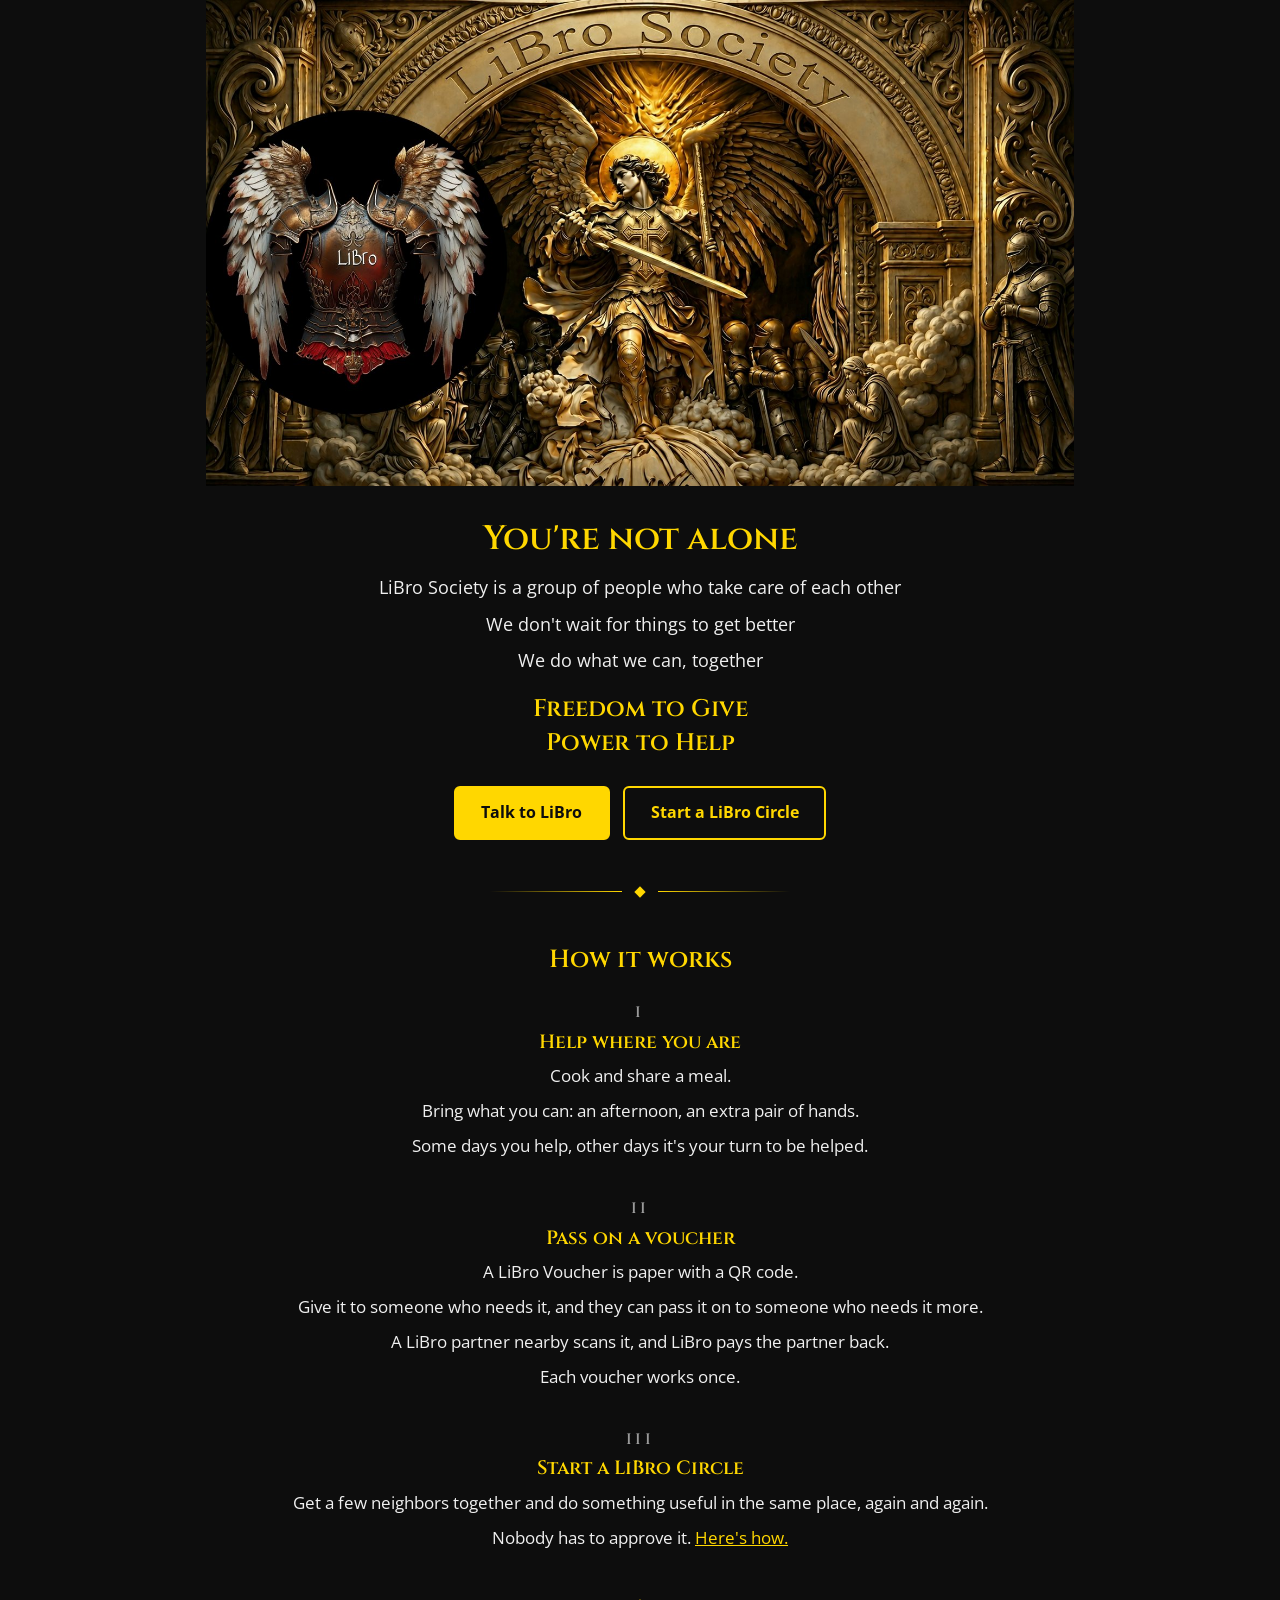
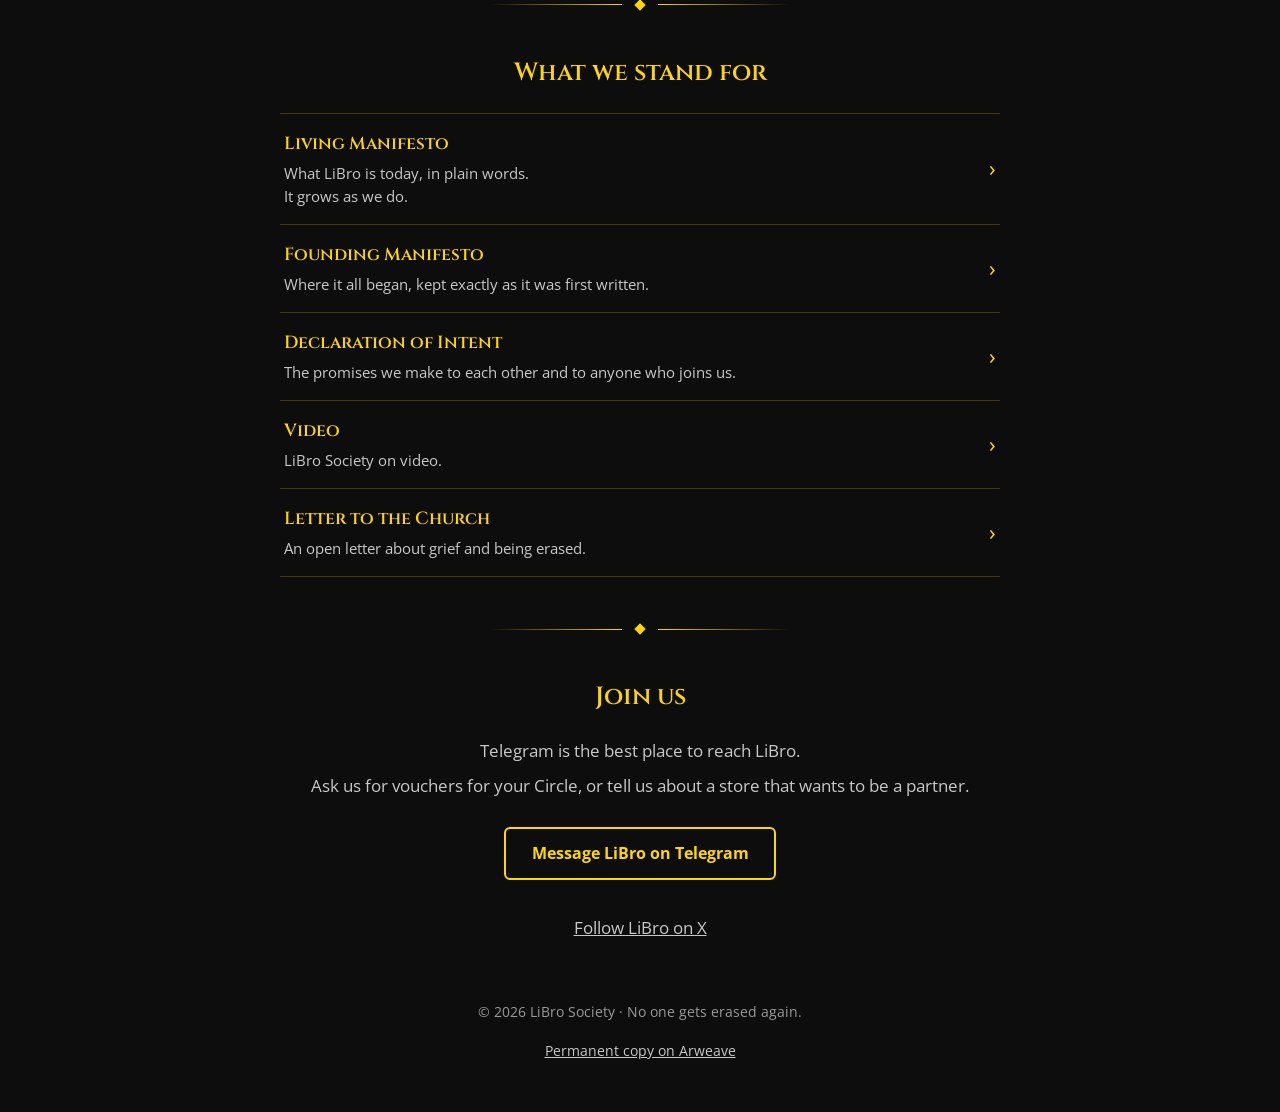
==== commit 18fd42b0: "Smaller video, fonts kept with the site, gold Talk to LiBro button, Arweave link - Video re-encoded " ====
--- a/index.html
+++ b/index.html
@@ -3,17 +3,41 @@
 <head>
   <meta charset="UTF-8">
   <meta name="viewport" content="width=device-width, initial-scale=1.0">
-  <title>LiBro Society</title>
+  <title>LiBro Society: people looking after each other where they live</title>
   <meta name="description" content="LiBro Society is people looking after each other where they live. Help where you are, pass on a voucher, or start a LiBro Circle with your neighbors.">
   <meta name="author" content="LiBro Society">
   <meta name="facebook-domain-verification" content="xoj4sjzsfugczukcm28fxcocud5t3i">
   <meta name="theme-color" content="#0d0d0d">
-  <link rel="canonical" href="https://libro.gives/">
+  <link rel="icon" href="favicon.ico" sizes="any">
+  <link rel="apple-touch-icon" href="apple-touch-icon.png">
+
+  <!-- Who we are, for search engines (plain data; browsers do not run it) -->
+  <script type="application/ld+json">
+  {
+    "@context": "https://schema.org",
+    "@graph": [
+      {
+        "@type": "WebSite",
+        "@id": "https://libro.gives/#website",
+        "name": "LiBro Society",
+        "url": "https://libro.gives/"
+      },
+      {
+        "@type": "Organization",
+        "@id": "https://libro.gives/#org",
+        "name": "LiBro Society",
+        "url": "https://libro.gives/",
+        "logo": "https://libro.gives/icon-512.png",
+        "description": "People looking after each other where they live. Anyone can start a LiBro Circle with their neighbors.",
+        "sameAs": ["https://libro-society.ar.io/", "https://t.me/LiBro_Society", "https://x.com/LiBro_X"]
+      }
+    ]
+  }
+  </script>
 
   <!-- Link previews on Telegram, Facebook and X -->
   <meta property="og:type" content="website">
   <meta property="og:site_name" content="LiBro Society">
-  <meta property="og:url" content="https://libro.gives/">
   <meta property="og:title" content="LiBro Society">
   <meta property="og:description" content="People looking after each other where they live. Help where you are, pass on a voucher, or start a LiBro Circle.">
   <meta property="og:image" content="https://libro.gives/hero.jpg">
@@ -26,9 +50,10 @@
   <meta name="twitter:description" content="People looking after each other where they live. Help where you are, pass on a voucher, or start a LiBro Circle.">
   <meta name="twitter:image" content="https://libro.gives/hero.jpg">
 
-  <link rel="preconnect" href="https://fonts.googleapis.com">
-  <link rel="preconnect" href="https://fonts.gstatic.com" crossorigin>
-  <link href="https://fonts.googleapis.com/css2?family=Cinzel:wght@600&family=Open+Sans&display=swap" rel="stylesheet">
+  <!-- Fonts are kept with the site (fonts/), nothing is loaded from Google -->
+  <link rel="preload" href="fonts/cinzel-600-latin.woff2" as="font" type="font/woff2" crossorigin>
+  <link rel="preload" href="fonts/open-sans-latin.woff2" as="font" type="font/woff2" crossorigin>
+  <link rel="stylesheet" href="fonts/fonts.css">
 
   <style>
     /* Direction A: "The Scroll". One calm centered column, like the manifesto pages. */
@@ -88,6 +113,9 @@
       transition: background-color 0.2s, color 0.2s;
     }
     .btn:hover { background: var(--gold); color: #0d0d0d; }
+    /* The one button most people need first: filled gold */
+    .btn-primary { background: var(--gold); color: #0d0d0d; }
+    .btn-primary:hover { background: #ffe44d; border-color: #ffe44d; }
 
     /* Gold rule with a small diamond, used between sections */
     .rule { display: flex; align-items: center; gap: 0.9rem; max-width: 300px; margin: 3rem auto; }
@@ -115,11 +143,12 @@
 
     /* The motto sits under the intro, just above the two buttons */
     .motto { font-size: 1.5rem; line-height: 1.4; margin: 1.1rem 0 0; }
-
     .join p { color: var(--muted); }
     .small-link { display: inline-block; margin-top: 1rem; padding: 0.6rem 0.5rem; color: var(--muted); }
 
     footer { text-align: center; color: var(--faint); font-size: 0.9rem; padding: 3rem 1rem 2.5rem; }
+    footer p { margin: 0; }
+    footer a { display: inline-block; margin-top: 0.4rem; padding: 0.5rem; color: var(--muted); }
 
     @media (max-width: 600px) {
       body { font-size: 1rem; }
@@ -151,7 +180,7 @@
     </p>
     <p class="motto">Freedom to Give<br>Power to Help</p>
     <div class="actions">
-      <a class="btn" href="talk.html">Talk to LiBro</a>
+      <a class="btn btn-primary" href="talk.html">Talk to LiBro</a>
       <a class="btn" href="guide.html">Start a LiBro Circle</a>
     </div>
   </section>
@@ -205,7 +234,7 @@
       <li><a href="declaration-of-intent.html">
         <span class="doc-text"><span class="doc-title">Declaration of Intent</span><span class="doc-desc">The promises we make to each other and to anyone who joins us.</span></span>
         <span class="chev" aria-hidden="true">&rsaquo;</span></a></li>
-      <li><a href="https://3zachw4pwbaqqyys67jthas7zob52sirzzrvbhdjzfqwhgctrpqa.ar.io/3kAj24-wQQhjEvfTM4Jfy4PdSRHOY1CcaclhY5hTi-A">
+      <li><a href="LiBro-Society-2.0.mp4">
         <span class="doc-text"><span class="doc-title">Video</span><span class="doc-desc">LiBro Society on video.</span></span>
         <span class="chev" aria-hidden="true">&rsaquo;</span></a></li>
       <li><a href="Letter_to_the_Church.html">
@@ -230,7 +259,12 @@
 
 </main>
 
-<footer>&copy; 2026 LiBro Society &middot; No one gets erased again.</footer>
+<footer>
+  <p>&copy; 2026 LiBro Society &middot; No one gets erased again.</p>
+  <!-- github-only: the Arweave release tool leaves this out of the Arweave copy, where it would point to itself -->
+  <p><a href="https://libro-society.ar.io/">Permanent copy on Arweave</a></p>
+  <!-- /github-only -->
+</footer>
 
 </body>
 </html>
--- a/fonts/fonts.css
+++ b/fonts/fonts.css
@@ -0,0 +1,11 @@
+/* The site's two fonts, kept with the site so no page loads anything from Google
+   and the Arweave copy looks the same forever. Both are free fonts (SIL Open Font License, see the OFL files here).
+   Open Sans is one file that holds every weight, so bold text is real bold. */
+@font-face { font-family: 'Cinzel'; font-style: normal; font-weight: 600; font-display: swap;
+  src: url(cinzel-600-latin-ext.woff2) format('woff2'); unicode-range: U+0100-02BA, U+02BD-02C5, U+02C7-02CC, U+02CE-02D7, U+02DD-02FF, U+0304, U+0308, U+0329, U+1D00-1DBF, U+1E00-1E9F, U+1EF2-1EFF, U+2020, U+20A0-20AB, U+20AD-20C4, U+2113, U+2C60-2C7F, U+A720-A7FF; }
+@font-face { font-family: 'Cinzel'; font-style: normal; font-weight: 600; font-display: swap;
+  src: url(cinzel-600-latin.woff2) format('woff2'); unicode-range: U+0000-00FF, U+0131, U+0152-0153, U+02BB-02BC, U+02C6, U+02DA, U+02DC, U+0304, U+0308, U+0329, U+2000-206F, U+20AC, U+2122, U+2191, U+2193, U+2212, U+2215, U+FEFF, U+FFFD; }
+@font-face { font-family: 'Open Sans'; font-style: normal; font-weight: 400 700; font-stretch: 100%; font-display: swap;
+  src: url(open-sans-latin-ext.woff2) format('woff2'); unicode-range: U+0100-02BA, U+02BD-02C5, U+02C7-02CC, U+02CE-02D7, U+02DD-02FF, U+0304, U+0308, U+0329, U+1D00-1DBF, U+1E00-1E9F, U+1EF2-1EFF, U+2020, U+20A0-20AB, U+20AD-20C4, U+2113, U+2C60-2C7F, U+A720-A7FF; }
+@font-face { font-family: 'Open Sans'; font-style: normal; font-weight: 400 700; font-stretch: 100%; font-display: swap;
+  src: url(open-sans-latin.woff2) format('woff2'); unicode-range: U+0000-00FF, U+0131, U+0152-0153, U+02BB-02BC, U+02C6, U+02DA, U+02DC, U+0304, U+0308, U+0329, U+2000-206F, U+20AC, U+2122, U+2191, U+2193, U+2212, U+2215, U+FEFF, U+FFFD; }
